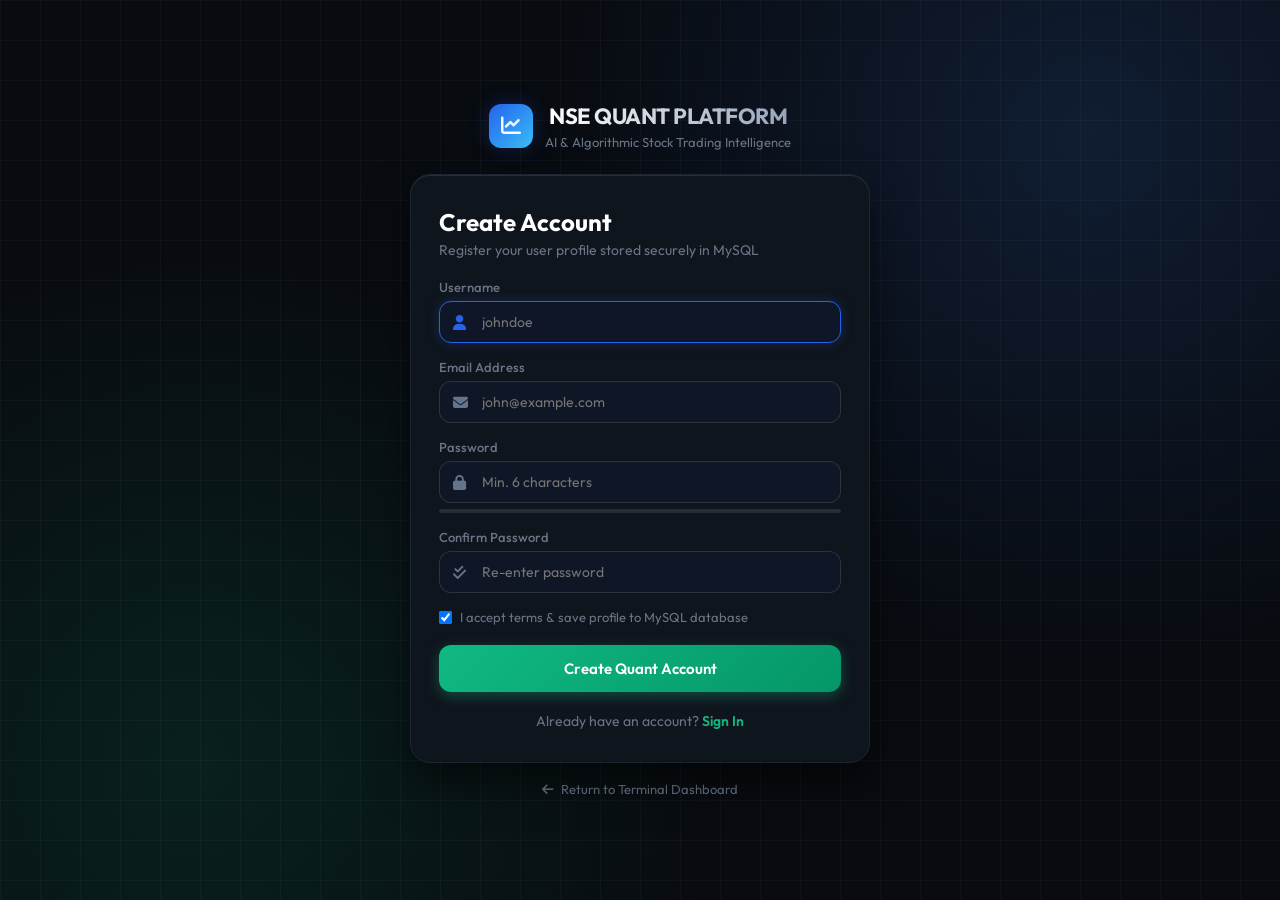
==== frontend/templates/register.html @ 6e6076e4 "Initial commit for production deployment" ====
<!DOCTYPE html>
<html lang="en">
<head>
    <meta charset="UTF-8">
    <meta name="viewport" content="width=device-width, initial-scale=1.0">
    <title>Create Account — NSE Quant Stock Predictor</title>
    <link rel="preconnect" href="https://fonts.googleapis.com">
    <link rel="preconnect" href="https://fonts.gstatic.com" crossorigin>
    <link href="https://fonts.googleapis.com/css2?family=Outfit:wght@300;400;500;600;700;800&family=JetBrains+Mono:wght@400;500;600&display=swap" rel="stylesheet">
    <link rel="stylesheet" href="https://cdnjs.cloudflare.com/ajax/libs/font-awesome/6.4.0/css/all.min.css">
    
    <style>
        :root {
            --bg-dark: #080B10;
            --card-bg: #0F151D;
            --card-border: #1C2632;
            --primary: #2563EB;
            --primary-glow: rgba(37, 99, 235, 0.25);
            --accent-green: #10B981;
            --accent-cyan: #38BDF8;
            --text-main: #F5F7FA;
            --text-muted: #697586;
            --danger: #EF4444;
        }

        * {
            box-sizing: border-box;
            margin: 0;
            padding: 0;
            font-family: 'Outfit', -apple-system, BlinkMacSystemFont, sans-serif;
        }

        body {
            background-color: var(--bg-dark);
            background-image: 
                radial-gradient(circle at 85% 15%, rgba(59, 130, 246, 0.15) 0%, transparent 40%),
                radial-gradient(circle at 15% 85%, rgba(16, 185, 129, 0.12) 0%, transparent 40%);
            color: var(--text-main);
            min-height: 100vh;
            display: flex;
            flex-direction: column;
            justify-content: center;
            align-items: center;
            padding: 24px 20px;
            overflow-x: hidden;
        }

        .background-grid {
            position: fixed;
            top: 0;
            left: 0;
            width: 100vw;
            height: 100vh;
            background-size: 40px 40px;
            background-image: 
                linear-gradient(to right, rgba(255, 255, 255, 0.03) 1px, transparent 1px),
                linear-gradient(to bottom, rgba(255, 255, 255, 0.03) 1px, transparent 1px);
            z-index: 0;
            pointer-events: none;
        }

        .auth-container {
            position: relative;
            z-index: 10;
            width: 100%;
            max-width: 460px;
        }

        .brand-header {
            text-align: center;
            margin-bottom: 24px;
        }

        .brand-logo {
            display: inline-flex;
            align-items: center;
            gap: 12px;
            text-decoration: none;
            color: var(--text-main);
        }

        .brand-icon {
            width: 44px;
            height: 44px;
            background: linear-gradient(135deg, var(--primary), var(--accent-cyan));
            border-radius: 12px;
            display: flex;
            align-items: center;
            justify-content: center;
            font-size: 20px;
            box-shadow: 0 0 20px var(--primary-glow);
        }

        .brand-title {
            font-size: 22px;
            font-weight: 700;
            letter-spacing: -0.5px;
            background: linear-gradient(to right, #ffffff, #94a3b8);
            background-clip: text;
            -webkit-background-clip: text;
            -webkit-text-fill-color: transparent;
        }

        .brand-subtitle {
            font-size: 13px;
            color: var(--text-muted);
            margin-top: 4px;
        }

        .auth-card {
            background: var(--card-bg);
            backdrop-filter: blur(16px);
            -webkit-backdrop-filter: blur(16px);
            border: 1px solid var(--card-border);
            border-radius: 20px;
            padding: 32px 28px;
            box-shadow: 0 20px 40px rgba(0, 0, 0, 0.5),
                        inset 0 1px 0 rgba(255, 255, 255, 0.1);
        }

        .card-header {
            margin-bottom: 20px;
        }

        .card-header h2 {
            font-size: 24px;
            font-weight: 700;
            color: #fff;
        }

        .card-header p {
            font-size: 14px;
            color: var(--text-muted);
            margin-top: 4px;
        }

        .alert-box {
            display: none;
            padding: 12px 16px;
            border-radius: 10px;
            font-size: 13px;
            margin-bottom: 18px;
            align-items: center;
            gap: 10px;
        }

        .alert-danger {
            background: rgba(239, 68, 68, 0.15);
            border: 1px solid rgba(239, 68, 68, 0.3);
            color: #fca5a5;
        }

        .alert-success {
            background: rgba(16, 185, 129, 0.15);
            border: 1px solid rgba(16, 185, 129, 0.3);
            color: #6ee7b7;
        }

        .form-group {
            margin-bottom: 16px;
        }

        .form-label {
            display: block;
            font-size: 13px;
            font-weight: 500;
            color: var(--text-muted);
            margin-bottom: 6px;
        }

        .input-wrapper {
            position: relative;
            display: flex;
            align-items: center;
        }

        .input-icon {
            position: absolute;
            left: 14px;
            color: #64748b;
            font-size: 15px;
            transition: color 0.2s;
        }

        .form-input {
            width: 100%;
            padding: 11px 16px 11px 42px;
            background: rgba(15, 23, 42, 0.8);
            border: 1px solid rgba(255, 255, 255, 0.12);
            border-radius: 12px;
            color: #fff;
            font-size: 14px;
            outline: none;
            transition: all 0.2s ease;
        }

        .form-input:focus {
            border-color: var(--primary);
            box-shadow: 0 0 12px var(--primary-glow);
            background: rgba(15, 23, 42, 0.95);
        }

        .form-input:focus + .input-icon {
            color: var(--primary);
        }

        .pw-strength {
            height: 4px;
            background: rgba(255, 255, 255, 0.1);
            border-radius: 2px;
            margin-top: 6px;
            overflow: hidden;
        }

        .pw-bar {
            height: 100%;
            width: 0%;
            transition: width 0.3s, background-color 0.3s;
        }

        .checkbox-container {
            display: flex;
            align-items: center;
            gap: 8px;
            color: var(--text-muted);
            font-size: 13px;
            cursor: pointer;
            margin-bottom: 20px;
        }

        .btn-submit {
            width: 100%;
            padding: 14px;
            background: linear-gradient(135deg, #10b981, #059669);
            border: none;
            border-radius: 12px;
            color: #fff;
            font-size: 15px;
            font-weight: 600;
            cursor: pointer;
            box-shadow: 0 4px 14px rgba(16, 185, 129, 0.35);
            transition: all 0.2s ease;
            display: flex;
            align-items: center;
            justify-content: center;
            gap: 10px;
        }

        .btn-submit:hover {
            transform: translateY(-1px);
            box-shadow: 0 6px 20px rgba(16, 185, 129, 0.5);
            background: linear-gradient(135deg, #34d399, #10b981);
        }

        .auth-footer {
            margin-top: 20px;
            text-align: center;
            font-size: 14px;
            color: var(--text-muted);
        }

        .auth-link {
            color: var(--accent-green);
            text-decoration: none;
            font-weight: 600;
            transition: color 0.2s;
        }

        .auth-link:hover {
            color: var(--accent-cyan);
            text-decoration: underline;
        }

        .back-link {
            display: inline-flex;
            align-items: center;
            gap: 8px;
            margin-top: 18px;
            font-size: 13px;
            color: var(--text-muted);
            text-decoration: none;
        }

        .back-link:hover {
            color: #fff;
        }

        .spinner {
            display: none;
            width: 18px;
            height: 18px;
            border: 2px solid rgba(255, 255, 255, 0.3);
            border-radius: 50%;
            border-top-color: #fff;
            animation: spin 0.8s linear infinite;
        }

        @keyframes spin {
            to { transform: rotate(360deg); }
        }
    </style>
</head>
<body>
    <div class="background-grid"></div>

    <div class="auth-container">
        <div class="brand-header">
            <a href="/" class="brand-logo">
                <div class="brand-icon"><i class="fa-solid fa-chart-line"></i></div>
                <div>
                    <div class="brand-title">NSE QUANT PLATFORM</div>
                    <div class="brand-subtitle">AI & Algorithmic Stock Trading Intelligence</div>
                </div>
            </a>
        </div>

        <div class="auth-card">
            <div class="card-header">
                <h2>Create Account</h2>
                <p>Register your user profile stored securely in MySQL</p>
            </div>

            <div id="alert-box" class="alert-box">
                <i id="alert-icon" class="fa-solid fa-circle-exclamation"></i>
                <span id="alert-msg"></span>
            </div>

            <form id="register-form">
                <div class="form-group">
                    <label class="form-label" for="username">Username</label>
                    <div class="input-wrapper">
                        <input type="text" id="username" class="form-input" placeholder="johndoe" required autofocus>
                        <i class="fa-solid fa-user input-icon"></i>
                    </div>
                </div>

                <div class="form-group">
                    <label class="form-label" for="email">Email Address</label>
                    <div class="input-wrapper">
                        <input type="email" id="email" class="form-input" placeholder="john@example.com" required>
                        <i class="fa-solid fa-envelope input-icon"></i>
                    </div>
                </div>

                <div class="form-group">
                    <label class="form-label" for="password">Password</label>
                    <div class="input-wrapper">
                        <input type="password" id="password" class="form-input" placeholder="Min. 6 characters" required oninput="checkStrength()">
                        <i class="fa-solid fa-lock input-icon"></i>
                    </div>
                    <div class="pw-strength">
                        <div id="pw-bar" class="pw-bar"></div>
                    </div>
                </div>

                <div class="form-group">
                    <label class="form-label" for="confirm_password">Confirm Password</label>
                    <div class="input-wrapper">
                        <input type="password" id="confirm_password" class="form-input" placeholder="Re-enter password" required>
                        <i class="fa-solid fa-check-double input-icon"></i>
                    </div>
                </div>

                <label class="checkbox-container">
                    <input type="checkbox" id="terms" required checked>
                    <span>I accept terms & save profile to MySQL database</span>
                </label>

                <button type="submit" id="btn-register" class="btn-submit">
                    <span id="btn-text">Create Quant Account</span>
                    <div id="btn-spinner" class="spinner"></div>
                </button>
            </form>

            <!-- STEP 2: OTP VERIFICATION FORM (HIDDEN BY DEFAULT) -->
            <form id="otp-form" style="display: none;">
                <div style="background: rgba(37, 99, 235, 0.1); border: 1px solid rgba(59, 130, 246, 0.25); padding: 14px 16px; border-radius: 12px; margin-bottom: 20px; text-align: center;">
                    <div style="font-size: 13px; color: #93c5fd; font-weight: 500;">
                        Enter the 6-digit OTP code sent to:
                    </div>
                    <div id="otp-target-email" style="font-size: 15px; font-weight: 700; color: #fff; margin-top: 4px;">
                        user@example.com
                    </div>
                </div>

                <div class="form-group">
                    <label class="form-label" for="otp_code" style="text-align: center; display: block;">6-Digit Verification Code</label>
                    <div class="input-wrapper">
                        <input type="text" id="otp_code" class="form-input" placeholder="123456" maxlength="6" pattern="[0-9]{6}" style="letter-spacing: 8px; font-size: 24px; font-weight: 800; text-align: center; font-family: 'JetBrains Mono', monospace; padding-left: 16px;" required autofocus>
                    </div>
                </div>

                <button type="submit" id="btn-verify-otp" class="btn-submit" style="background: linear-gradient(135deg, #2563eb, #1d4ed8); margin-bottom: 14px;">
                    <span id="btn-verify-text">Verify & Complete Registration 🔐</span>
                    <div id="btn-verify-spinner" class="spinner"></div>
                </button>

                <div style="display: flex; justify-content: space-between; align-items: center; font-size: 13px; color: var(--text-muted);">
                    <button type="button" id="btn-resend-otp" style="background: none; border: none; color: var(--accent-cyan); font-weight: 600; cursor: pointer; text-decoration: underline;">
                        Resend Code
                    </button>
                    <span id="otp-timer">Expires in 10:00</span>
                </div>
            </form>

            <div class="auth-footer">
                Already have an account? <a href="/login" class="auth-link">Sign In</a>
            </div>
        </div>

        <div style="text-align: center;">
            <a href="/" class="back-link">
                <i class="fa-solid fa-arrow-left"></i> Return to Terminal Dashboard
            </a>
        </div>
    </div>

    <script>
        let targetUserEmail = "";

        function showAlert(message, isSuccess = false) {
            const box = document.getElementById("alert-box");
            const msg = document.getElementById("alert-msg");
            const icon = document.getElementById("alert-icon");

            box.className = "alert-box " + (isSuccess ? "alert-success" : "alert-danger");
            icon.className = "fa-solid " + (isSuccess ? "fa-circle-check" : "fa-circle-exclamation");
            msg.textContent = message;
            box.style.display = "flex";
        }

        function checkStrength() {
            const val = document.getElementById("password").value;
            const bar = document.getElementById("pw-bar");
            let score = 0;
            if (val.length >= 6) score += 40;
            if (/[A-Z]/.test(val)) score += 30;
            if (/[0-9]/.test(val) || /[^A-Za-z0-9]/.test(val)) score += 30;

            bar.style.width = score + "%";
            if (score <= 40) bar.style.backgroundColor = "#ef4444";
            else if (score <= 70) bar.style.backgroundColor = "#f59e0b";
            else bar.style.backgroundColor = "#10b981";
        }

        document.getElementById("register-form").addEventListener("submit", async function(e) {
            e.preventDefault();
            const username = document.getElementById("username").value.trim();
            const email = document.getElementById("email").value.trim();
            const password = document.getElementById("password").value;
            const confirmPassword = document.getElementById("confirm_password").value;
            const btn = document.getElementById("btn-register");
            const btnText = document.getElementById("btn-text");
            const btnSpinner = document.getElementById("btn-spinner");

            if (password.length < 6) {
                showAlert("Password must be at least 6 characters long.");
                return;
            }

            if (password !== confirmPassword) {
                showAlert("Passwords do not match. Please re-enter.");
                return;
            }

            btn.disabled = true;
            btnText.textContent = "Sending Verification OTP...";
            btnSpinner.style.display = "inline-block";

            try {
                const response = await fetch("/api/auth/register", {
                    method: "POST",
                    headers: { "Content-Type": "application/json" },
                    body: JSON.stringify({ username, email, password })
                });

                const data = await response.json();

                if (response.ok && data.status === "otp_required") {
                    targetUserEmail = data.email;
                    document.getElementById("otp-target-email").textContent = data.email;

                    // Transition to OTP Step
                    document.getElementById("register-form").style.display = "none";
                    document.getElementById("otp-form").style.display = "block";
                    document.querySelector(".card-header h2").textContent = "Verify Email OTP";
                    document.querySelector(".card-header p").textContent = "Step 2: Enter the 6-digit code sent to your inbox";

                    showAlert(`Verification code sent to ${data.email}! Check your email inbox.`, true);
                    
                    if (data.otp_demo) {
                        console.log("DEMO OTP CODE:", data.otp_demo);
                    }
                } else if (response.ok && data.status === "success") {
                    localStorage.setItem("jwt_token", data.token);
                    localStorage.setItem("user_info", JSON.stringify(data.user));
                    showAlert("Account created successfully! Redirecting...", true);
                    setTimeout(() => { window.location.href = "/"; }, 1000);
                } else {
                    showAlert(data.message || "Registration failed. Please try again.");
                    btn.disabled = false;
                    btnText.textContent = "Create Quant Account";
                    btnSpinner.style.display = "none";
                }
            } catch (err) {
                showAlert("Connection error: Unable to reach server.");
                btn.disabled = false;
                btnText.textContent = "Create Quant Account";
                btnSpinner.style.display = "none";
            }
        });

        // OTP Verification Form Handler
        document.getElementById("otp-form").addEventListener("submit", async function(e) {
            e.preventDefault();
            const otpCode = document.getElementById("otp_code").value.trim();
            const btn = document.getElementById("btn-verify-otp");
            const btnText = document.getElementById("btn-verify-text");
            const btnSpinner = document.getElementById("btn-verify-spinner");

            if (otpCode.length !== 6 || !/^\d+$/.test(otpCode)) {
                showAlert("Please enter a valid 6-digit numeric OTP code.");
                return;
            }

            btn.disabled = true;
            btnText.textContent = "Verifying Code...";
            btnSpinner.style.display = "inline-block";

            try {
                const response = await fetch("/api/auth/verify-otp", {
                    method: "POST",
                    headers: { "Content-Type": "application/json" },
                    body: JSON.stringify({ email: targetUserEmail, otp: otpCode })
                });

                const data = await response.json();

                if (response.ok && data.status === "success") {
                    try { localStorage.removeItem("user_portfolio_holdings"); } catch (e) {}
                    localStorage.setItem("jwt_token", data.token);
                    localStorage.setItem("user_info", JSON.stringify(data.user));
                    showAlert("🎉 Email verified & account created! Redirecting to terminal...", true);

                    setTimeout(() => {
                        window.location.href = "/";
                    }, 1200);
                } else {
                    showAlert(data.message || "OTP verification failed. Please check the code.");
                    btn.disabled = false;
                    btnText.textContent = "Verify & Complete Registration 🔐";
                    btnSpinner.style.display = "none";
                }
            } catch (err) {
                showAlert("Connection error during verification.");
                btn.disabled = false;
                btnText.textContent = "Verify & Complete Registration 🔐";
                btnSpinner.style.display = "none";
            }
        });

        // Resend OTP Handler
        document.getElementById("btn-resend-otp").addEventListener("click", async function() {
            if (!targetUserEmail) return;
            this.disabled = true;
            this.textContent = "Sending...";

            try {
                const response = await fetch("/api/auth/resend-otp", {
                    method: "POST",
                    headers: { "Content-Type": "application/json" },
                    body: JSON.stringify({ email: targetUserEmail })
                });

                const data = await response.json();
                if (response.ok && data.status === "success") {
                    showAlert("Fresh OTP verification code dispatched to your email!", true);
                    if (data.otp_demo) console.log("DEMO NEW OTP CODE:", data.otp_demo);
                } else {
                    showAlert(data.message || "Failed to resend OTP code.");
                }
            } catch (err) {
                showAlert("Error resending OTP code.");
            } finally {
                setTimeout(() => {
                    document.getElementById("btn-resend-otp").disabled = false;
                    document.getElementById("btn-resend-otp").textContent = "Resend Code";
                }, 10000);
            }
        });
    </script>
</body>
</html>
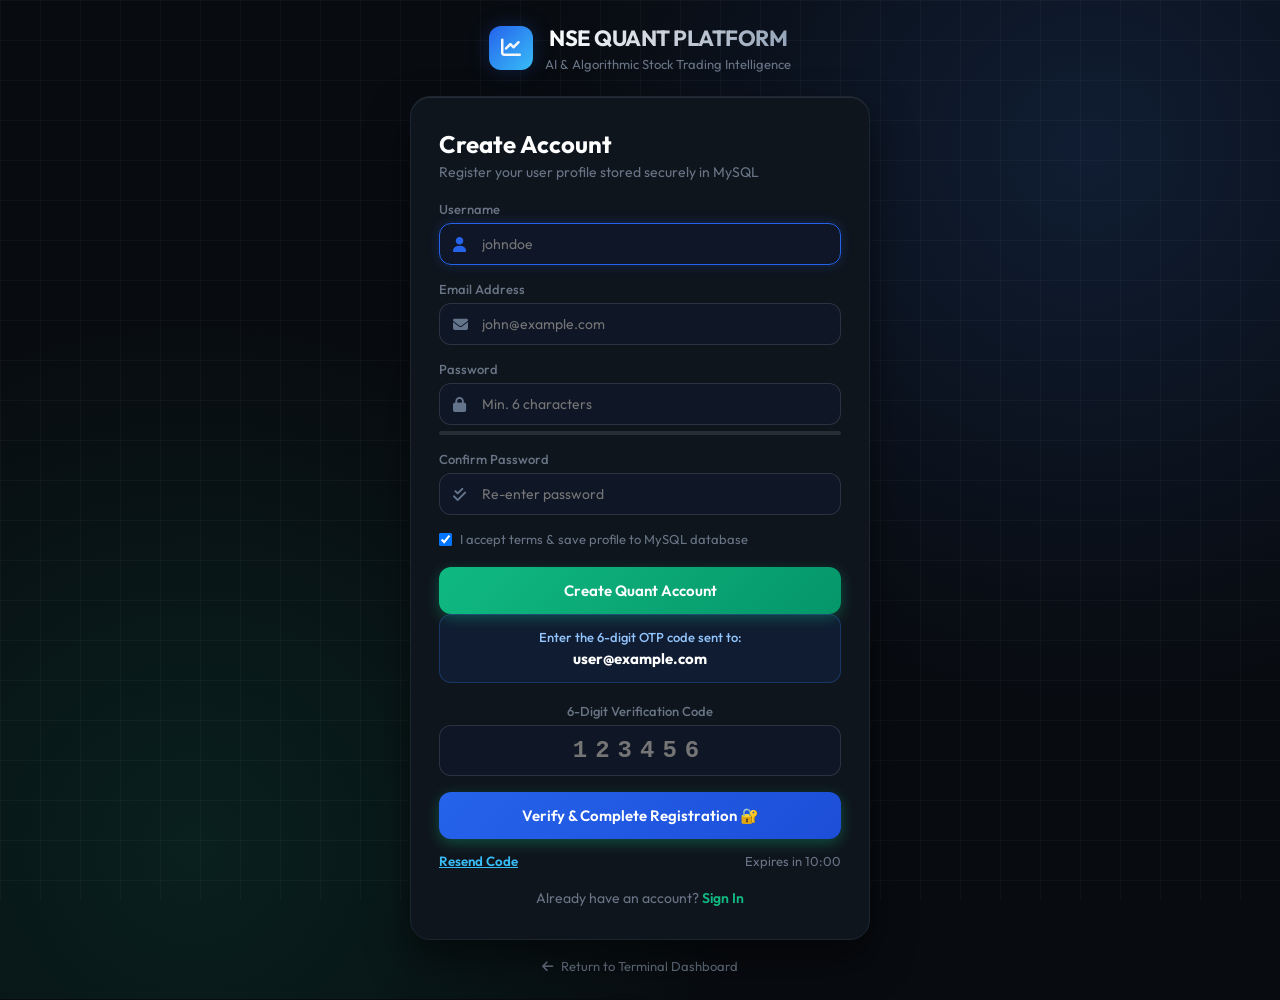
==== commit 80198989: "Add on-screen instant OTP verification code to registration flow" ====
--- a/frontend/templates/register.html
+++ b/frontend/templates/register.html
@@ -370,8 +370,6 @@
                     <span id="btn-text">Create Quant Account</span>
                     <div id="btn-spinner" class="spinner"></div>
                 </button>
-            </form>
-
             <!-- STEP 2: OTP VERIFICATION FORM (HIDDEN BY DEFAULT) -->
             <form id="otp-form" style="display: none;">
                 <div style="background: rgba(37, 99, 235, 0.1); border: 1px solid rgba(59, 130, 246, 0.25); padding: 14px 16px; border-radius: 12px; margin-bottom: 20px; text-align: center;">
@@ -380,6 +378,10 @@
                     </div>
                     <div id="otp-target-email" style="font-size: 15px; font-weight: 700; color: #fff; margin-top: 4px;">
                         user@example.com
+                    </div>
+                    <div id="otp-demo-badge" style="display: none; margin-top: 12px; padding: 10px 14px; background: rgba(16, 185, 129, 0.15); border: 1px dashed #10b981; border-radius: 10px; font-size: 13.5px; color: #6ee7b7;">
+                        <span>⚡ Verification Code: <strong id="otp-demo-value" style="font-family: monospace; font-size: 20px; letter-spacing: 3px; color: #34d399; margin-left: 6px;"></strong></span>
+                        <div style="font-size: 11.5px; color: #94a3b8; margin-top: 4px;">(Auto-filled for instant cloud access)</div>
                     </div>
                 </div>
 
@@ -489,7 +491,16 @@
                     showAlert(`Verification code sent to ${data.email}! Check your email inbox.`, true);
                     
                     if (data.otp_demo) {
-                        console.log("DEMO OTP CODE:", data.otp_demo);
+                        const badge = document.getElementById("otp-demo-badge");
+                        const val = document.getElementById("otp-demo-value");
+                        const input = document.getElementById("otp_code");
+                        if (badge && val) {
+                            badge.style.display = "block";
+                            val.textContent = data.otp_demo;
+                        }
+                        if (input) {
+                            input.value = data.otp_demo;
+                        }
                     }
                 } else if (response.ok && data.status === "success") {
                     localStorage.setItem("jwt_token", data.token);
@@ -575,7 +586,18 @@
                 const data = await response.json();
                 if (response.ok && data.status === "success") {
                     showAlert("Fresh OTP verification code dispatched to your email!", true);
-                    if (data.otp_demo) console.log("DEMO NEW OTP CODE:", data.otp_demo);
+                    if (data.otp_demo) {
+                        const badge = document.getElementById("otp-demo-badge");
+                        const val = document.getElementById("otp-demo-value");
+                        const input = document.getElementById("otp_code");
+                        if (badge && val) {
+                            badge.style.display = "block";
+                            val.textContent = data.otp_demo;
+                        }
+                        if (input) {
+                            input.value = data.otp_demo;
+                        }
+                    }
                 } else {
                     showAlert(data.message || "Failed to resend OTP code.");
                 }
